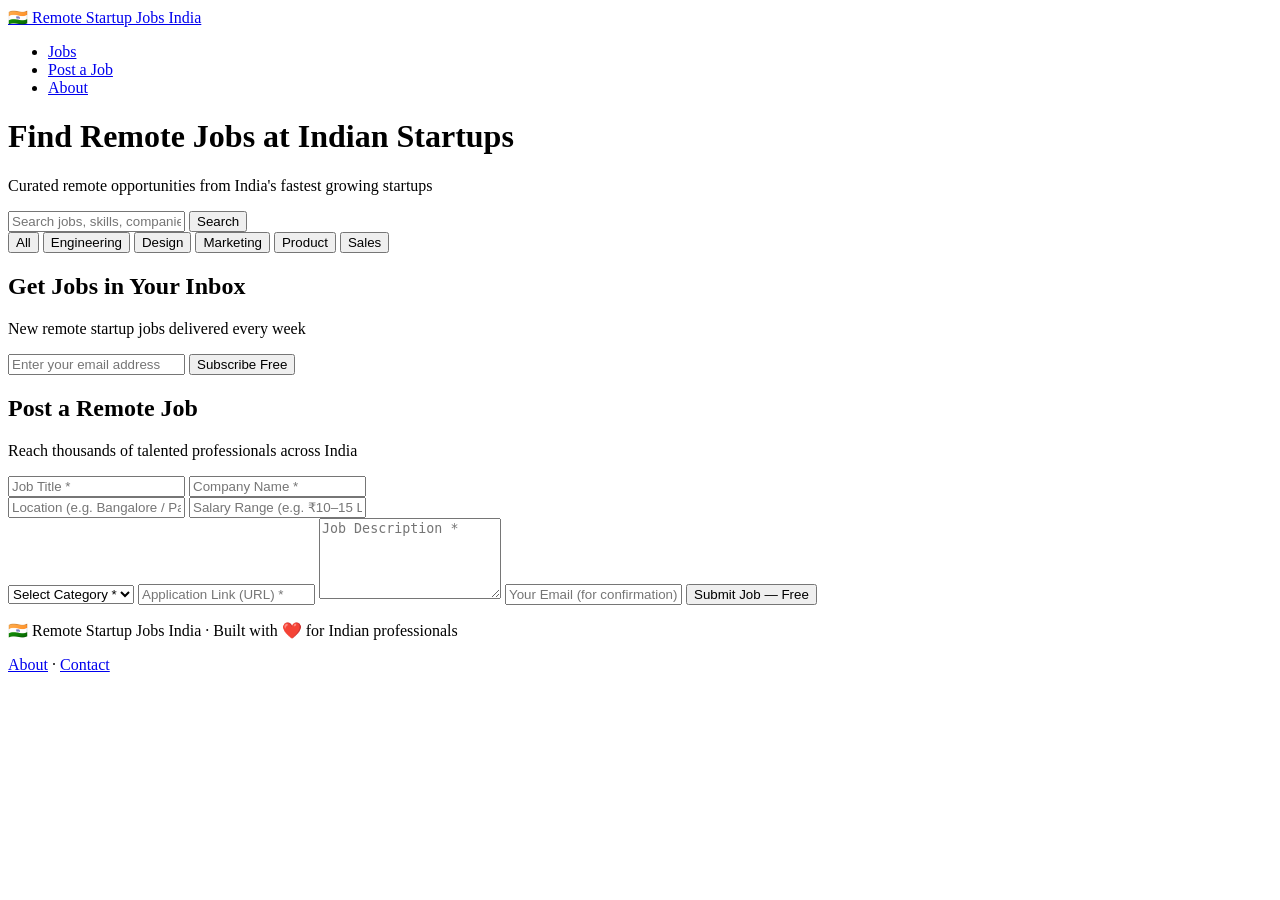
==== index.html @ fcd74e11 "Add files via upload" ====
<!DOCTYPE html>
<html lang="en">
<head>
  <meta charset="UTF-8" />
  <meta name="viewport" content="width=device-width, initial-scale=1.0"/>
  <title>Remote Startup Jobs India</title>
  <link rel="stylesheet" href="./css/style.css"/>
</head>
<body>

  <nav class="navbar">
    <div class="nav-container">
      <a href="index.html" class="logo">🇮🇳 Remote Startup Jobs India</a>
      <ul class="nav-links">
        <li><a href="index.html">Jobs</a></li>
        <li><a href="#post-job">Post a Job</a></li>
        <li><a href="about.html">About</a></li>
      </ul>
    </div>
  </nav>

  <header class="hero">
    <h1>Find Remote Jobs at Indian Startups</h1>
    <p>Curated remote opportunities from India's fastest growing startups</p>
    <div class="search-bar">
      <input type="text" id="searchInput" placeholder="Search jobs, skills, companies..." />
      <button onclick="filterJobs()">Search</button>
    </div>
  </header>

  <section class="filters">
    <div class="container">
      <button class="filter-btn active" onclick="filterByCategory('all')">All</button>
      <button class="filter-btn" onclick="filterByCategory('engineering')">Engineering</button>
      <button class="filter-btn" onclick="filterByCategory('design')">Design</button>
      <button class="filter-btn" onclick="filterByCategory('marketing')">Marketing</button>
      <button class="filter-btn" onclick="filterByCategory('product')">Product</button>
      <button class="filter-btn" onclick="filterByCategory('sales')">Sales</button>
    </div>
  </section>

  <main class="container">
    <div id="job-listings">
    </div>
  </main>

  <section class="newsletter" id="newsletter">
    <div class="container">
      <h2>Get Jobs in Your Inbox</h2>
      <p>New remote startup jobs delivered every week</p>
      <form class="newsletter-form" onsubmit="subscribeNewsletter(event)">
        <input type="email" id="emailInput" placeholder="Enter your email address" required />
        <button type="submit">Subscribe Free</button>
      </form>
      <p id="newsletter-msg" class="success-msg"></p>
    </div>
  </section>

  <section class="post-job" id="post-job">
    <div class="container">
      <h2>Post a Remote Job</h2>
      <p>Reach thousands of talented professionals across India</p>
      <form class="job-form" onsubmit="submitJob(event)">
        <div class="form-row">
          <input type="text" placeholder="Job Title *" required />
          <input type="text" placeholder="Company Name *" required />
        </div>
        <div class="form-row">
          <input type="text" placeholder="Location (e.g. Bangalore / Pan India)" />
          <input type="text" placeholder="Salary Range (e.g. ₹10–15 LPA)" />
        </div>
        <select>
          <option value="">Select Category *</option>
          <option>Engineering</option>
          <option>Design</option>
          <option>Product</option>
          <option>Marketing</option>
          <option>Sales</option>
          <option>Operations</option>
          <option>Finance</option>
          <option>HR</option>
        </select>
        <input type="url" placeholder="Application Link (URL) *" required />
        <textarea rows="5" placeholder="Job Description *" required></textarea>
        <input type="email" placeholder="Your Email (for confirmation) *" required />
        <button type="submit" class="submit-btn">Submit Job — Free</button>
      </form>
      <p id="job-form-msg" class="success-msg"></p>
    </div>
  </section>

  <footer class="footer">
    <div class="container">
      <p>🇮🇳 Remote Startup Jobs India · Built with ❤️ for Indian professionals</p>
      <p><a href="about.html">About</a> · <a href="mailto:hello@remotestartupjobs.in">Contact</a></p>
    </div>
  </footer>

  <script src="js/main.js"></script>
</body>
</html>
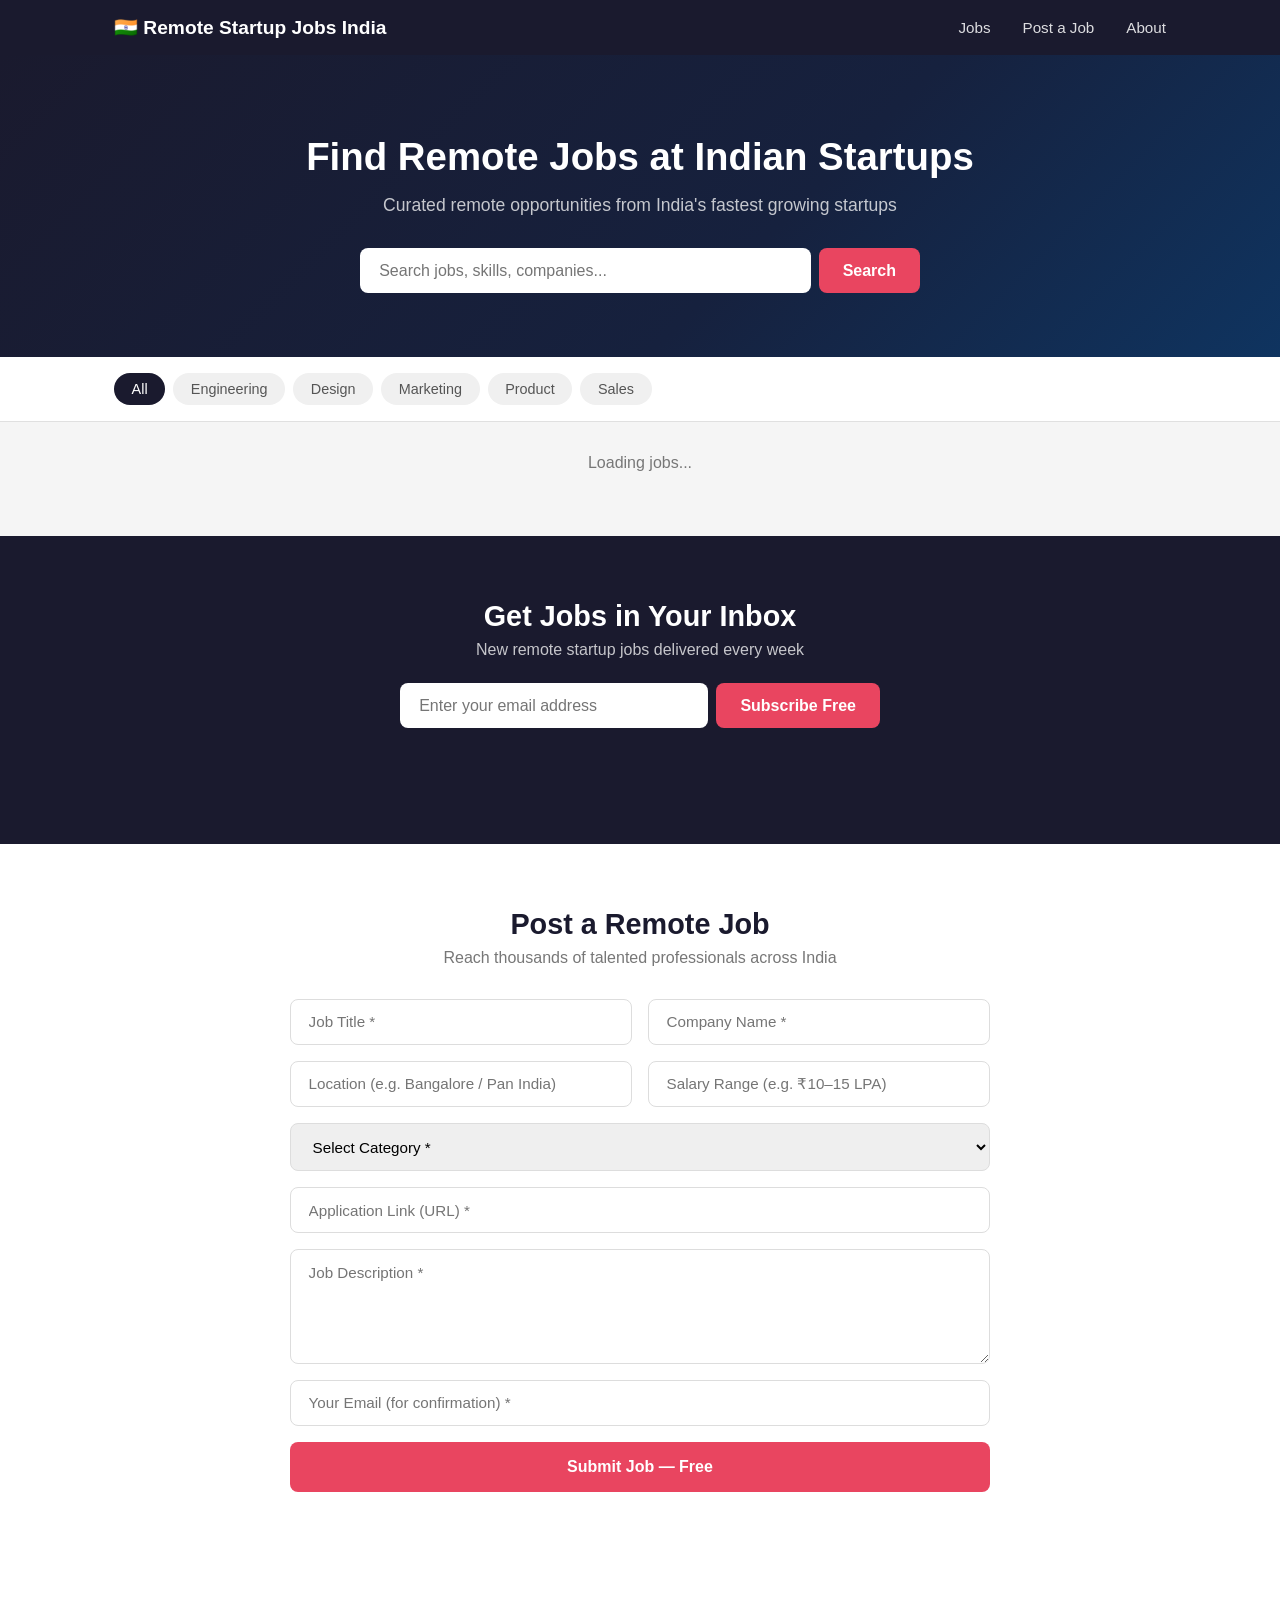
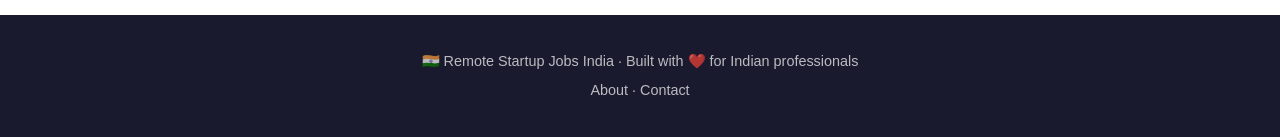
==== commit 4cc350cc: "Update index.html" ====
--- a/index.html
+++ b/index.html
@@ -4,7 +4,62 @@
   <meta charset="UTF-8" />
   <meta name="viewport" content="width=device-width, initial-scale=1.0"/>
   <title>Remote Startup Jobs India</title>
-  <link rel="stylesheet" href="./css/style.css"/>
+  <style>
+* { margin: 0; padding: 0; box-sizing: border-box; }
+body { font-family: 'Segoe UI', Tahoma, Geneva, Verdana, sans-serif; background: #f5f5f5; color: #333; }
+.navbar { background: #1a1a2e; padding: 1rem 0; position: sticky; top: 0; z-index: 100; }
+.nav-container { max-width: 1100px; margin: 0 auto; padding: 0 1.5rem; display: flex; justify-content: space-between; align-items: center; }
+.logo { color: white; text-decoration: none; font-size: 1.2rem; font-weight: 700; }
+.nav-links { list-style: none; display: flex; gap: 2rem; }
+.nav-links a { color: rgba(255,255,255,0.85); text-decoration: none; font-size: 0.95rem; }
+.nav-links a:hover { color: #e94560; }
+.hero { background: linear-gradient(135deg, #1a1a2e 0%, #16213e 60%, #0f3460 100%); color: white; text-align: center; padding: 5rem 1.5rem 4rem; }
+.hero h1 { font-size: 2.4rem; font-weight: 700; margin-bottom: 1rem; }
+.hero p { font-size: 1.1rem; opacity: 0.75; margin-bottom: 2rem; }
+.search-bar { display: flex; max-width: 560px; margin: 0 auto; gap: 0.5rem; }
+.search-bar input { flex: 1; padding: 0.85rem 1.2rem; border: none; border-radius: 8px; font-size: 1rem; outline: none; }
+.search-bar button { background: #e94560; color: white; border: none; padding: 0.85rem 1.5rem; border-radius: 8px; font-size: 1rem; cursor: pointer; font-weight: 600; }
+.search-bar button:hover { background: #c73652; }
+.container { max-width: 1100px; margin: 0 auto; padding: 0 1.5rem; }
+.filters { background: white; padding: 1rem 0; border-bottom: 1px solid #e0e0e0; position: sticky; top: 60px; z-index: 99; }
+.filters .container { display: flex; gap: 0.5rem; flex-wrap: wrap; }
+.filter-btn { background: #f0f0f0; border: none; padding: 0.5rem 1.1rem; border-radius: 20px; cursor: pointer; font-size: 0.9rem; color: #555; }
+.filter-btn:hover, .filter-btn.active { background: #1a1a2e; color: white; }
+main { padding: 2rem 0; }
+#job-listings { display: flex; flex-direction: column; gap: 1rem; }
+.job-card { background: white; border-radius: 12px; padding: 1.5rem; display: flex; justify-content: space-between; align-items: flex-start; border: 1px solid #e8e8e8; transition: box-shadow 0.2s; }
+.job-card:hover { box-shadow: 0 4px 20px rgba(0,0,0,0.08); transform: translateY(-2px); }
+.job-info h2 { font-size: 1.1rem; font-weight: 600; color: #1a1a2e; margin-bottom: 0.3rem; }
+.company { font-size: 0.9rem; color: #777; margin-bottom: 0.7rem; }
+.tags { display: flex; gap: 0.4rem; flex-wrap: wrap; }
+.tag { background: #f0f0f0; color: #555; font-size: 0.78rem; padding: 3px 10px; border-radius: 20px; }
+.tag.green { background: #e6f9f0; color: #1a7a4a; }
+.job-meta { text-align: right; display: flex; flex-direction: column; align-items: flex-end; gap: 0.4rem; min-width: 130px; }
+.salary { font-weight: 700; color: #1a7a4a; font-size: 1rem; }
+.date { font-size: 0.8rem; color: #aaa; }
+.apply-btn { background: #e94560; color: white; padding: 0.5rem 1.2rem; border-radius: 8px; text-decoration: none; font-size: 0.88rem; font-weight: 600; }
+.apply-btn:hover { background: #c73652; }
+.newsletter { background: #1a1a2e; color: white; text-align: center; padding: 4rem 1.5rem; margin-top: 2rem; }
+.newsletter h2 { font-size: 1.8rem; margin-bottom: 0.5rem; }
+.newsletter p { opacity: 0.75; margin-bottom: 1.5rem; }
+.newsletter-form { display: flex; max-width: 480px; margin: 0 auto; gap: 0.5rem; }
+.newsletter-form input { flex: 1; padding: 0.85rem 1.2rem; border: none; border-radius: 8px; font-size: 1rem; }
+.newsletter-form button { background: #e94560; color: white; border: none; padding: 0.85rem 1.5rem; border-radius: 8px; font-size: 1rem; cursor: pointer; font-weight: 600; }
+.post-job { background: white; padding: 4rem 1.5rem; }
+.post-job h2 { font-size: 1.8rem; text-align: center; margin-bottom: 0.5rem; color: #1a1a2e; }
+.post-job > .container > p { text-align: center; color: #777; margin-bottom: 2rem; }
+.job-form { max-width: 700px; margin: 0 auto; display: flex; flex-direction: column; gap: 1rem; }
+.form-row { display: grid; grid-template-columns: 1fr 1fr; gap: 1rem; }
+.job-form input, .job-form select, .job-form textarea { width: 100%; padding: 0.85rem 1.1rem; border: 1px solid #ddd; border-radius: 8px; font-size: 0.95rem; font-family: inherit; outline: none; }
+.job-form input:focus, .job-form select:focus, .job-form textarea:focus { border-color: #e94560; }
+.submit-btn { background: #e94560; color: white; border: none; padding: 1rem; border-radius: 8px; font-size: 1rem; font-weight: 700; cursor: pointer; }
+.submit-btn:hover { background: #c73652; }
+.success-msg { color: #1a7a4a; text-align: center; font-weight: 600; margin-top: 0.5rem; min-height: 1.2rem; }
+.footer { background: #1a1a2e; color: rgba(255,255,255,0.7); text-align: center; padding: 2rem 1.5rem; font-size: 0.9rem; line-height: 2; }
+.footer a { color: rgba(255,255,255,0.7); text-decoration: none; }
+.footer a:hover { color: #e94560; }
+@media (max-width: 700px) { .hero h1 { font-size: 1.6rem; } .job-card { flex-direction: column; gap: 1rem; } .job-meta { text-align: left; align-items: flex-start; } .form-row { grid-template-columns: 1fr; } .nav-links { gap: 1rem; } .search-bar { flex-direction: column; } .newsletter-form { flex-direction: column; } }
+  </style>
 </head>
 <body>
 
@@ -41,6 +96,7 @@
 
   <main class="container">
     <div id="job-listings">
+      <p style="text-align:center;color:#777;padding:2rem;">Loading jobs...</p>
     </div>
   </main>
 
@@ -96,6 +152,6 @@
     </div>
   </footer>
 
-  <script src="js/main.js"></script>
+  <script src="main.js"></script>
 </body>
-</html>+</html>
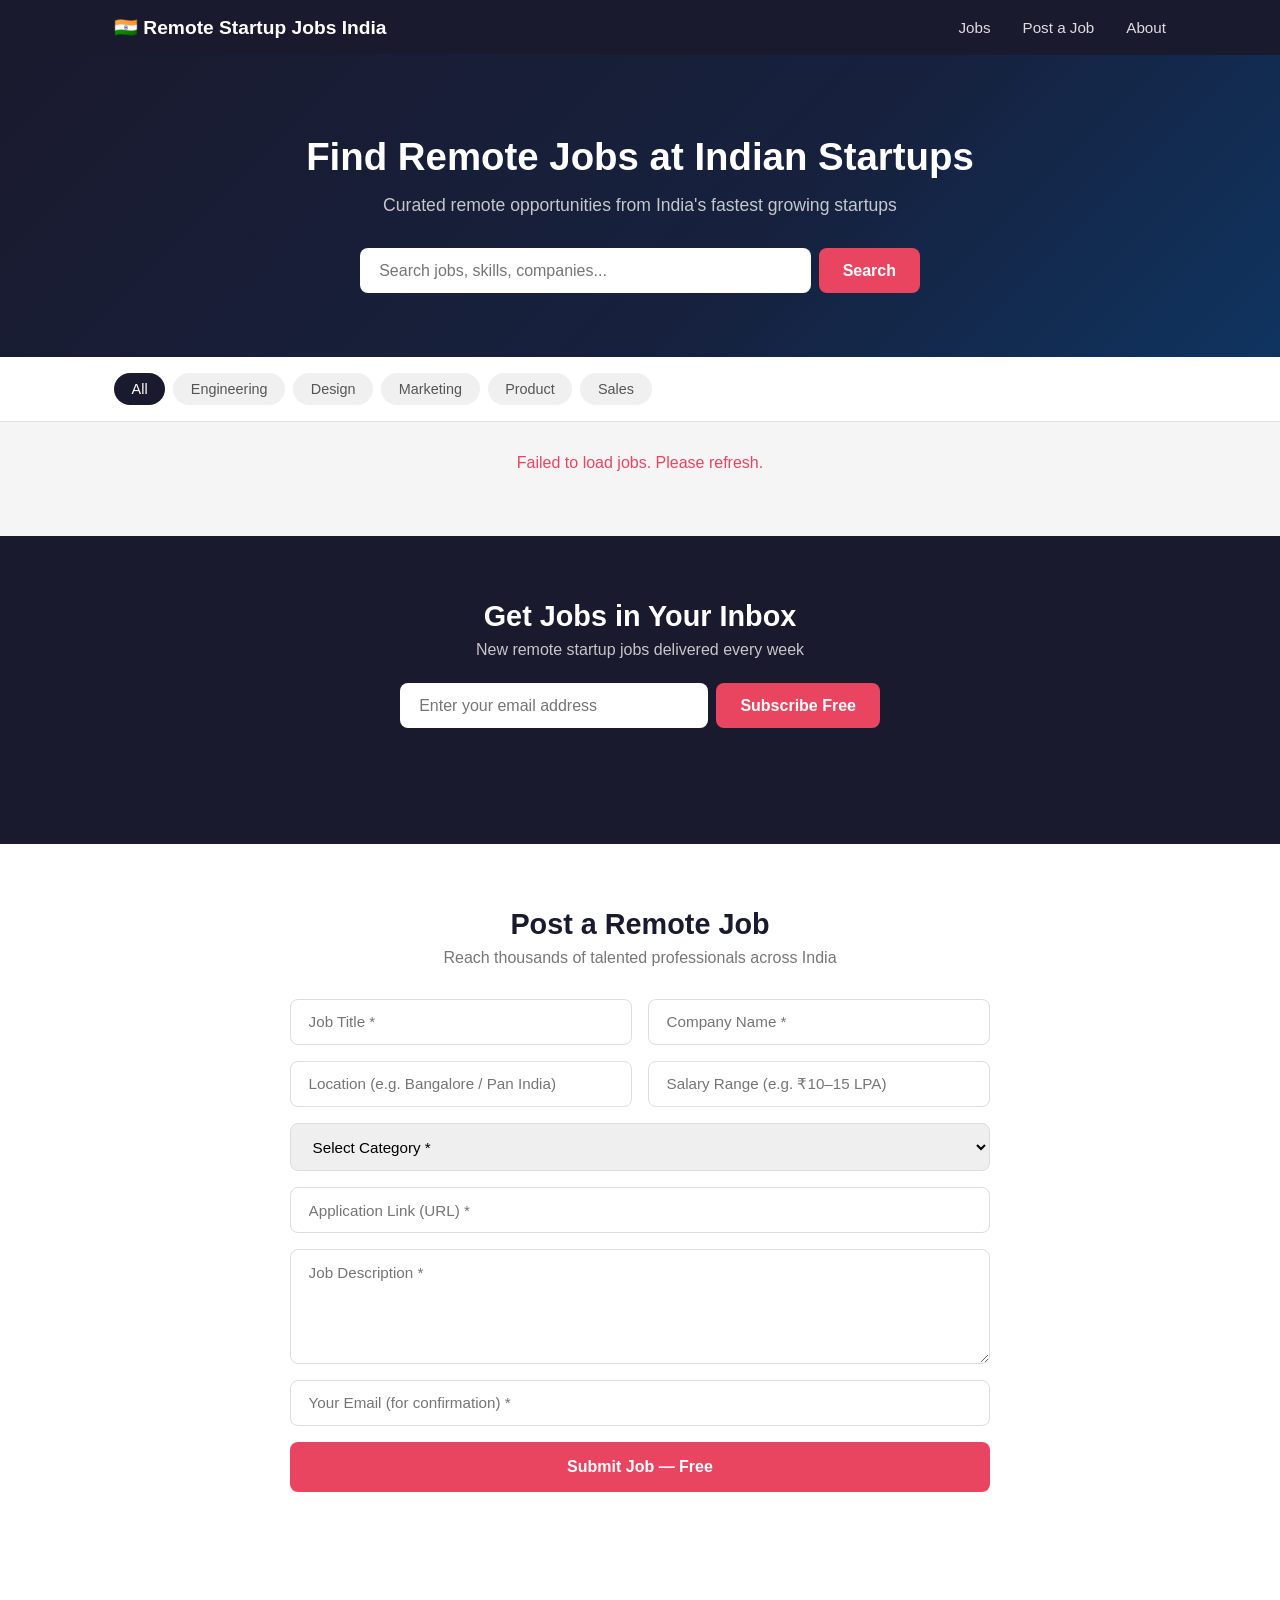
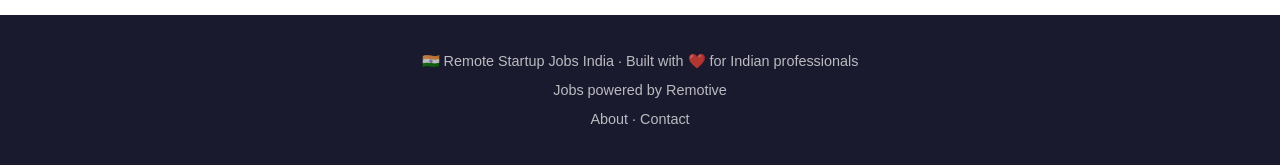
==== commit cb87e3f5: "Update index.html" ====
--- a/index.html
+++ b/index.html
@@ -148,6 +148,7 @@
   <footer class="footer">
     <div class="container">
       <p>🇮🇳 Remote Startup Jobs India · Built with ❤️ for Indian professionals</p>
+      <p>Jobs powered by <a href="https://remotive.com" target="_blank">Remotive</a></p>
       <p><a href="about.html">About</a> · <a href="mailto:hello@remotestartupjobs.in">Contact</a></p>
     </div>
   </footer>
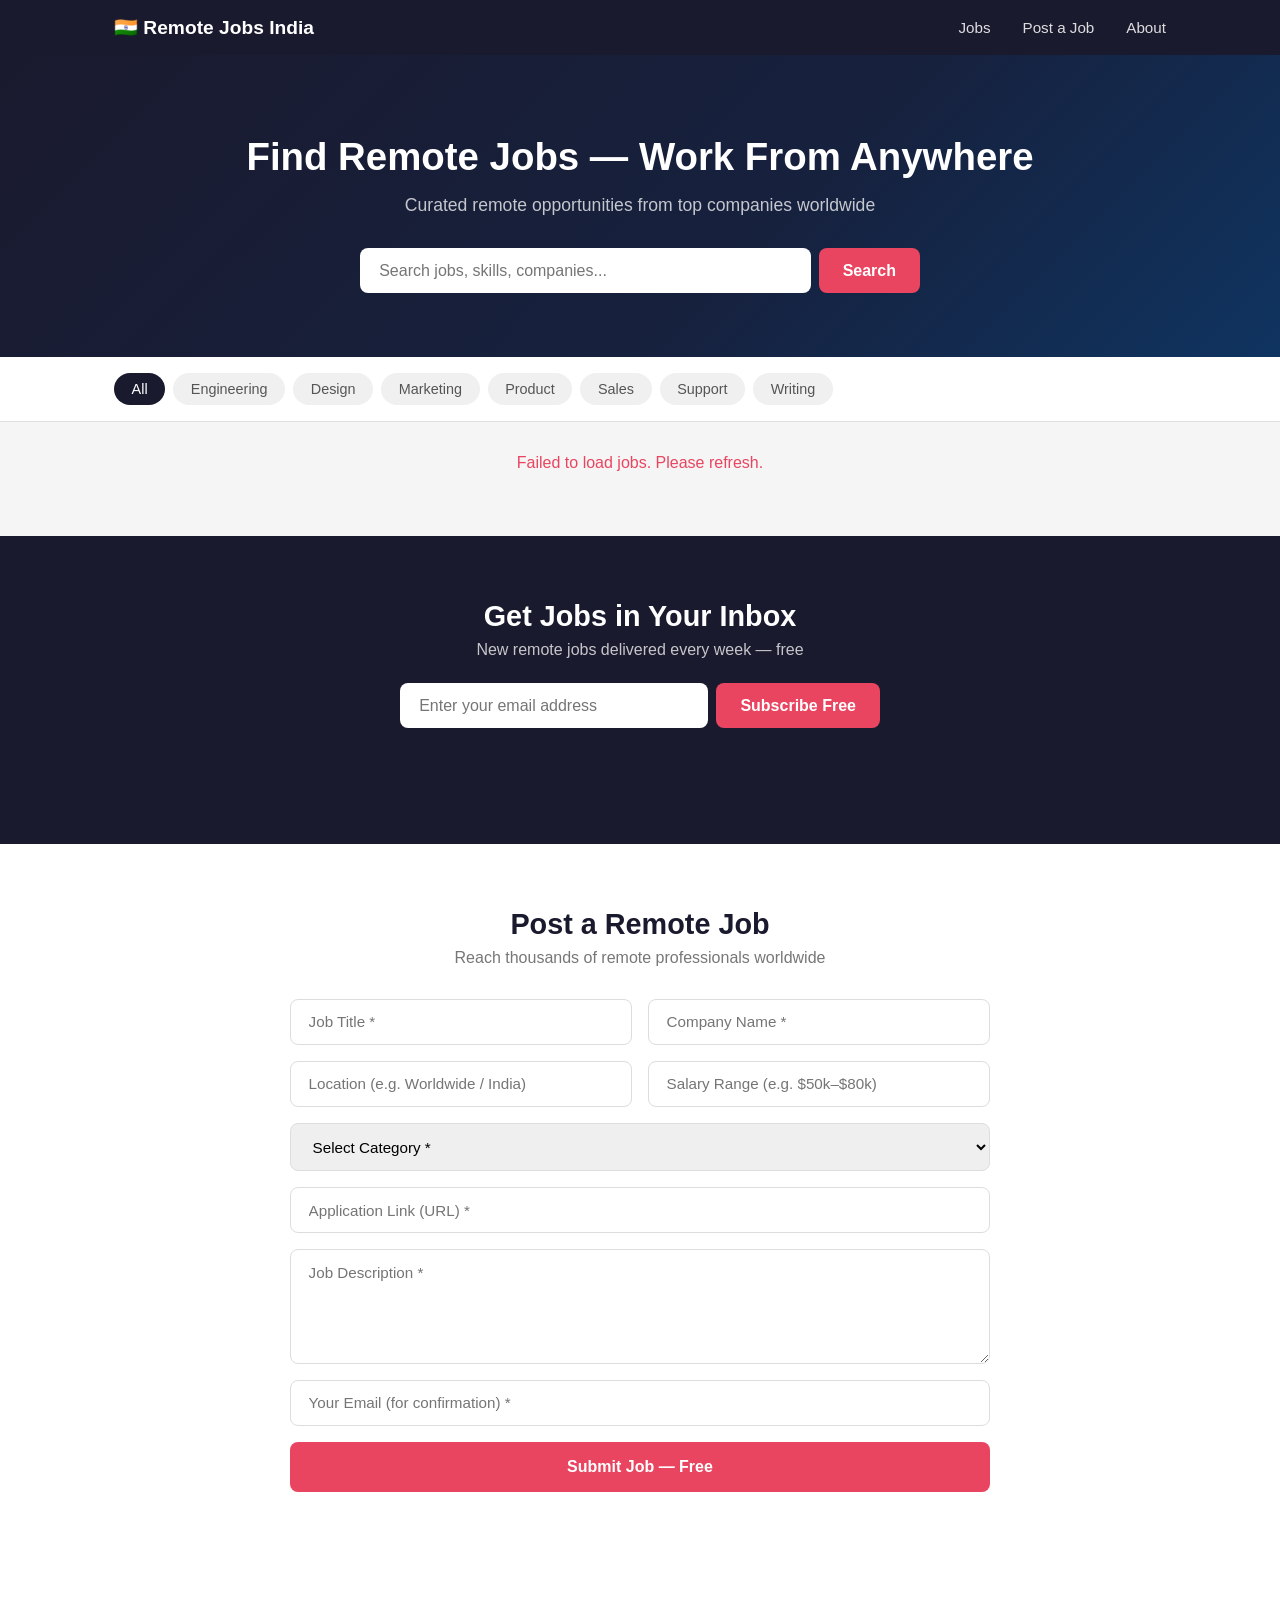
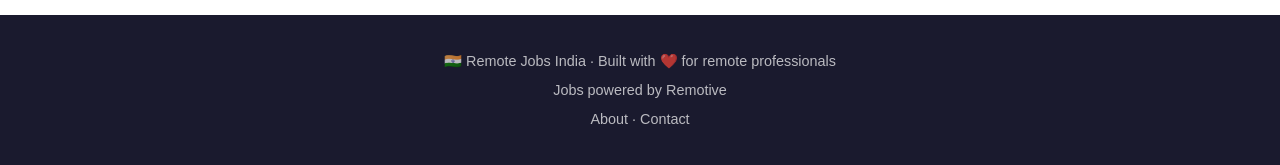
==== commit 995cd037: "Update index.html" ====
--- a/index.html
+++ b/index.html
@@ -3,7 +3,7 @@
 <head>
   <meta charset="UTF-8" />
   <meta name="viewport" content="width=device-width, initial-scale=1.0"/>
-  <title>Remote Startup Jobs India</title>
+  <title>Remote Jobs India</title>
   <style>
 * { margin: 0; padding: 0; box-sizing: border-box; }
 body { font-family: 'Segoe UI', Tahoma, Geneva, Verdana, sans-serif; background: #f5f5f5; color: #333; }
@@ -65,7 +65,7 @@
 
   <nav class="navbar">
     <div class="nav-container">
-      <a href="index.html" class="logo">🇮🇳 Remote Startup Jobs India</a>
+      <a href="index.html" class="logo">🇮🇳 Remote Jobs India</a>
       <ul class="nav-links">
         <li><a href="index.html">Jobs</a></li>
         <li><a href="#post-job">Post a Job</a></li>
@@ -75,8 +75,8 @@
   </nav>
 
   <header class="hero">
-    <h1>Find Remote Jobs at Indian Startups</h1>
-    <p>Curated remote opportunities from India's fastest growing startups</p>
+    <h1>Find Remote Jobs — Work From Anywhere</h1>
+    <p>Curated remote opportunities from top companies worldwide</p>
     <div class="search-bar">
       <input type="text" id="searchInput" placeholder="Search jobs, skills, companies..." />
       <button onclick="filterJobs()">Search</button>
@@ -86,11 +86,13 @@
   <section class="filters">
     <div class="container">
       <button class="filter-btn active" onclick="filterByCategory('all')">All</button>
-      <button class="filter-btn" onclick="filterByCategory('engineering')">Engineering</button>
+      <button class="filter-btn" onclick="filterByCategory('software-dev')">Engineering</button>
       <button class="filter-btn" onclick="filterByCategory('design')">Design</button>
       <button class="filter-btn" onclick="filterByCategory('marketing')">Marketing</button>
       <button class="filter-btn" onclick="filterByCategory('product')">Product</button>
       <button class="filter-btn" onclick="filterByCategory('sales')">Sales</button>
+      <button class="filter-btn" onclick="filterByCategory('customer-support')">Support</button>
+      <button class="filter-btn" onclick="filterByCategory('writing')">Writing</button>
     </div>
   </section>
 
@@ -103,7 +105,7 @@
   <section class="newsletter" id="newsletter">
     <div class="container">
       <h2>Get Jobs in Your Inbox</h2>
-      <p>New remote startup jobs delivered every week</p>
+      <p>New remote jobs delivered every week — free</p>
       <form class="newsletter-form" onsubmit="subscribeNewsletter(event)">
         <input type="email" id="emailInput" placeholder="Enter your email address" required />
         <button type="submit">Subscribe Free</button>
@@ -115,15 +117,15 @@
   <section class="post-job" id="post-job">
     <div class="container">
       <h2>Post a Remote Job</h2>
-      <p>Reach thousands of talented professionals across India</p>
+      <p>Reach thousands of remote professionals worldwide</p>
       <form class="job-form" onsubmit="submitJob(event)">
         <div class="form-row">
           <input type="text" placeholder="Job Title *" required />
           <input type="text" placeholder="Company Name *" required />
         </div>
         <div class="form-row">
-          <input type="text" placeholder="Location (e.g. Bangalore / Pan India)" />
-          <input type="text" placeholder="Salary Range (e.g. ₹10–15 LPA)" />
+          <input type="text" placeholder="Location (e.g. Worldwide / India)" />
+          <input type="text" placeholder="Salary Range (e.g. $50k–$80k)" />
         </div>
         <select>
           <option value="">Select Category *</option>
@@ -132,6 +134,8 @@
           <option>Product</option>
           <option>Marketing</option>
           <option>Sales</option>
+          <option>Writing</option>
+          <option>Customer Support</option>
           <option>Operations</option>
           <option>Finance</option>
           <option>HR</option>
@@ -147,9 +151,9 @@
 
   <footer class="footer">
     <div class="container">
-      <p>🇮🇳 Remote Startup Jobs India · Built with ❤️ for Indian professionals</p>
+      <p>🇮🇳 Remote Jobs India · Built with ❤️ for remote professionals</p>
       <p>Jobs powered by <a href="https://remotive.com" target="_blank">Remotive</a></p>
-      <p><a href="about.html">About</a> · <a href="mailto:hello@remotestartupjobs.in">Contact</a></p>
+      <p><a href="about.html">About</a> · <a href="mailto:hello@remotejobsindia.in">Contact</a></p>
     </div>
   </footer>
 
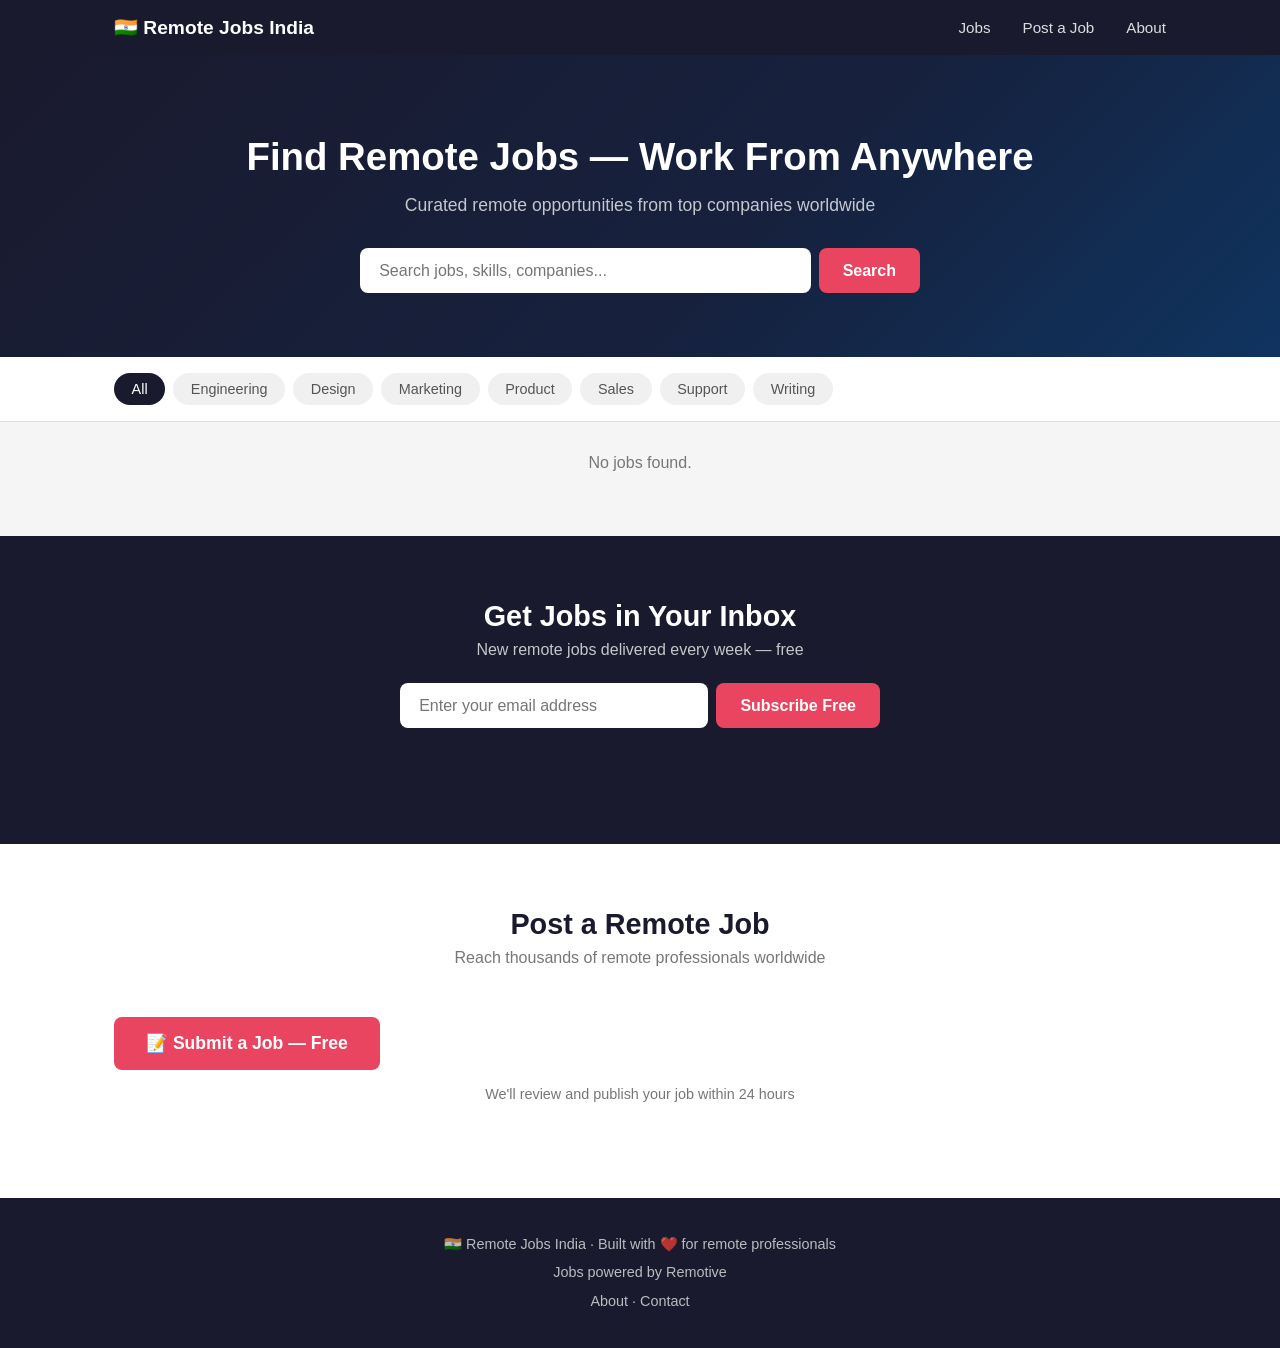
==== commit 4f4e291f: "Update index.html" ====
--- a/index.html
+++ b/index.html
@@ -113,41 +113,22 @@
       <p id="newsletter-msg" class="success-msg"></p>
     </div>
   </section>
-
   <section class="post-job" id="post-job">
-    <div class="container">
-      <h2>Post a Remote Job</h2>
-      <p>Reach thousands of remote professionals worldwide</p>
-      <form class="job-form" onsubmit="submitJob(event)">
-        <div class="form-row">
-          <input type="text" placeholder="Job Title *" required />
-          <input type="text" placeholder="Company Name *" required />
-        </div>
-        <div class="form-row">
-          <input type="text" placeholder="Location (e.g. Worldwide / India)" />
-          <input type="text" placeholder="Salary Range (e.g. $50k–$80k)" />
-        </div>
-        <select>
-          <option value="">Select Category *</option>
-          <option>Engineering</option>
-          <option>Design</option>
-          <option>Product</option>
-          <option>Marketing</option>
-          <option>Sales</option>
-          <option>Writing</option>
-          <option>Customer Support</option>
-          <option>Operations</option>
-          <option>Finance</option>
-          <option>HR</option>
-        </select>
-        <input type="url" placeholder="Application Link (URL) *" required />
-        <textarea rows="5" placeholder="Job Description *" required></textarea>
-        <input type="email" placeholder="Your Email (for confirmation) *" required />
-        <button type="submit" class="submit-btn">Submit Job — Free</button>
-      </form>
-      <p id="job-form-msg" class="success-msg"></p>
-    </div>
-  </section>
+  <div class="container">
+    <h2>Post a Remote Job</h2>
+    <p>Reach thousands of remote professionals worldwide</p>
+    <br>
+    <a href="https://forms.gle/8xXrdmwNcbUqDsQQ9" 
+       target="_blank" 
+       class="submit-btn" 
+       style="display:inline-block;text-decoration:none;padding:1rem 2rem;font-size:1.1rem;">
+      📝 Submit a Job — Free
+    </a>
+    <p style="color:#777;margin-top:1rem;font-size:0.9rem;">
+      We'll review and publish your job within 24 hours
+    </p>
+  </div>
+</section>
 
   <footer class="footer">
     <div class="container">
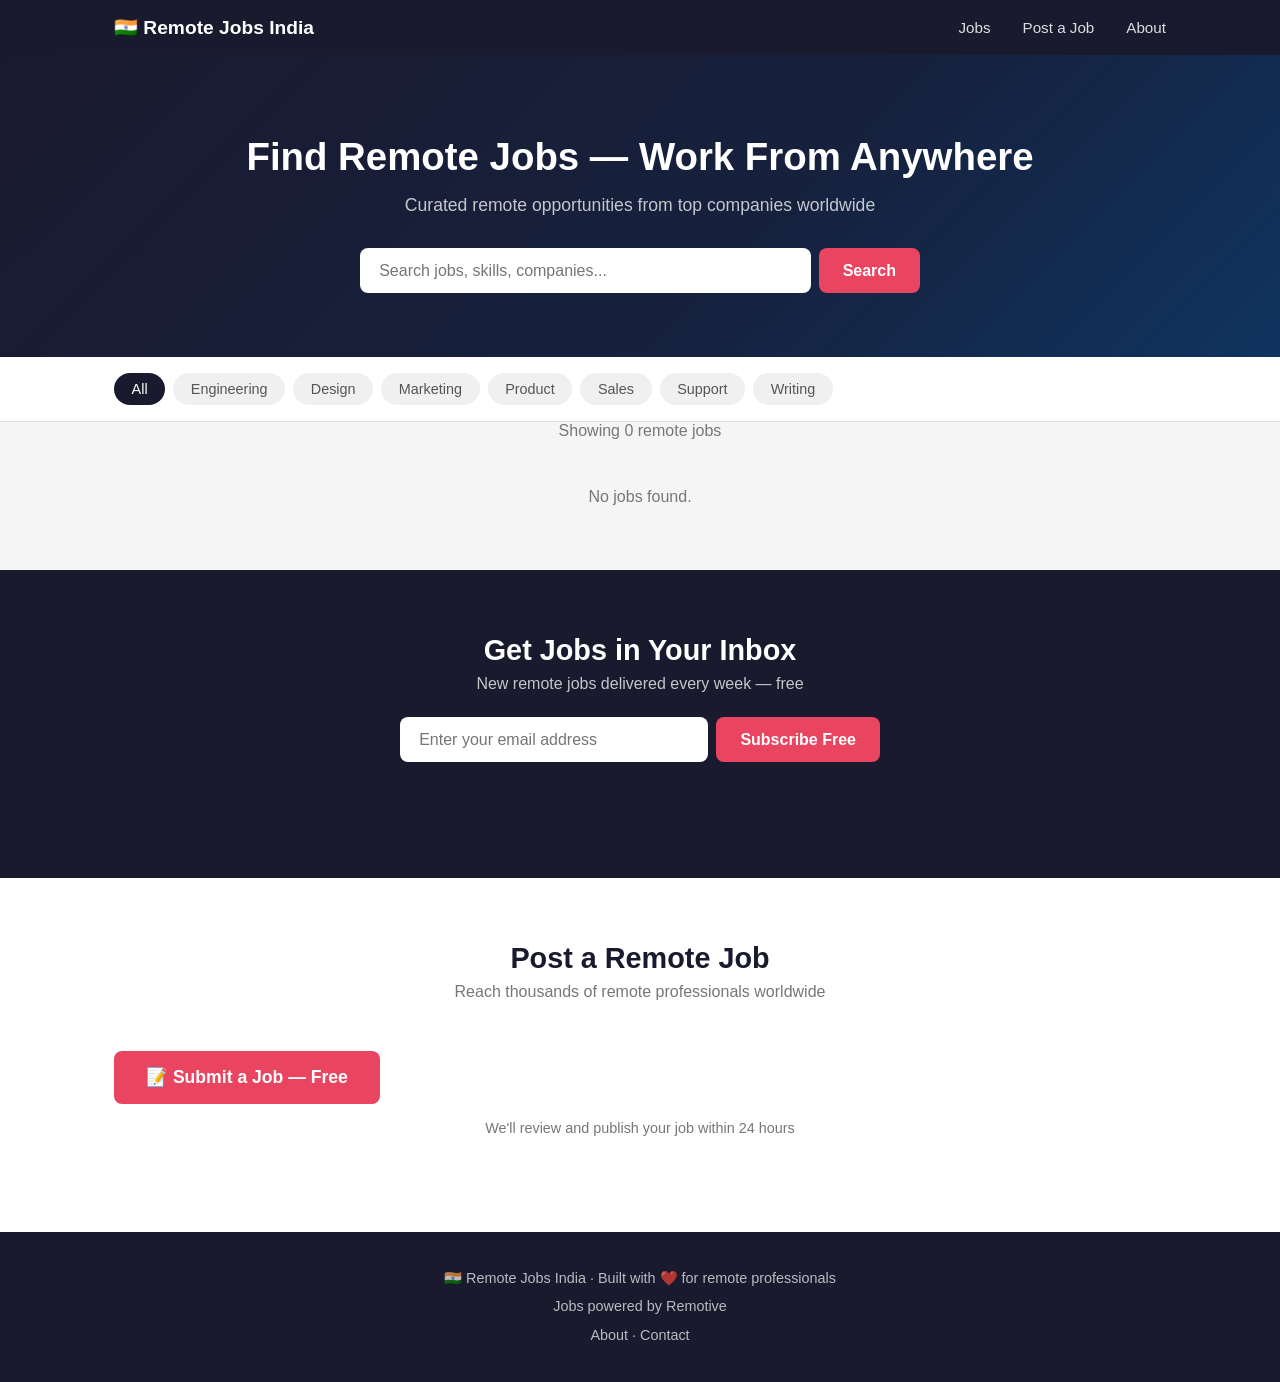
==== commit 65596cf8: "Update index.html" ====
--- a/index.html
+++ b/index.html
@@ -97,6 +97,7 @@
   </section>
 
   <main class="container">
+    <p id="job-count" style="text-align:center;color:#777;margin-bottom:1rem;font-weight:500;font-size:1rem;"></p>
     <div id="job-listings">
       <p style="text-align:center;color:#777;padding:2rem;">Loading jobs...</p>
     </div>
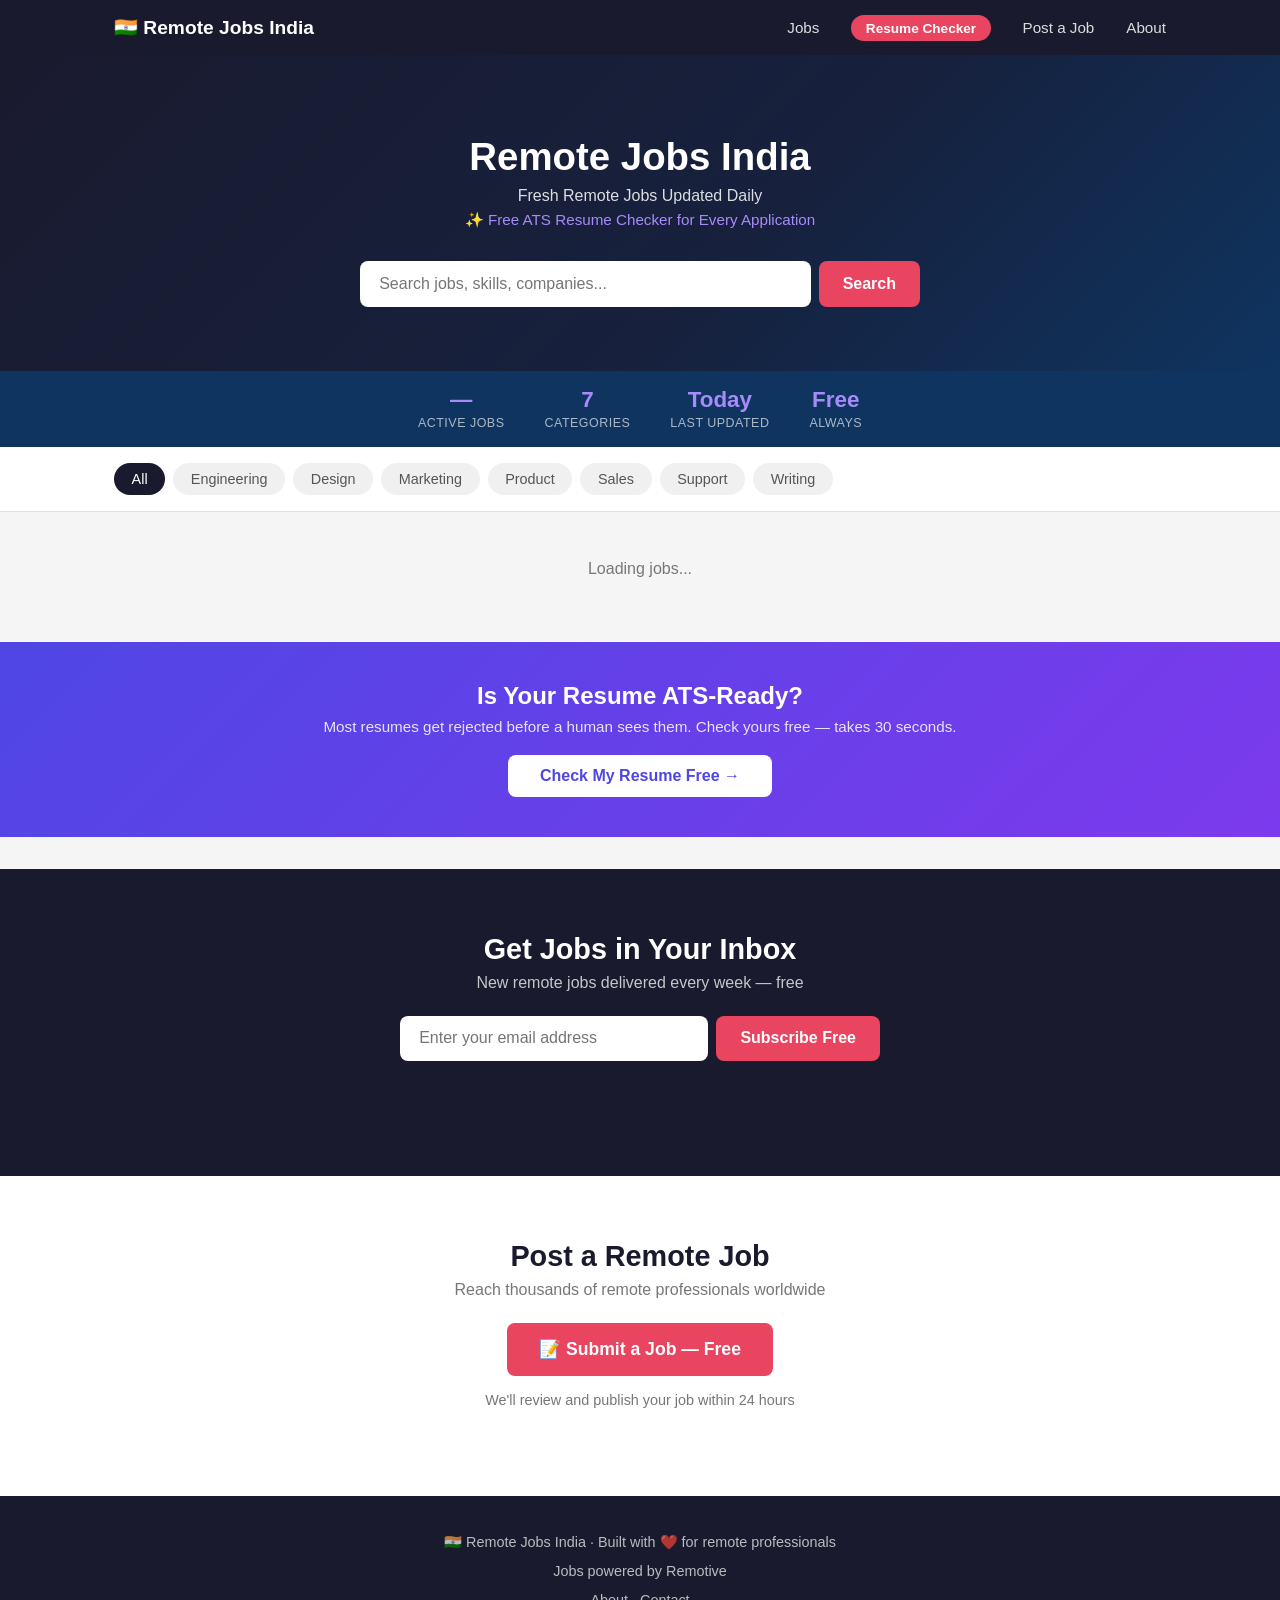
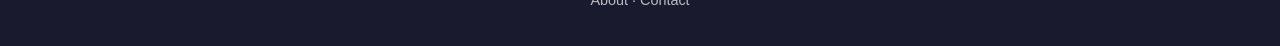
==== commit c617538d: "Add files via upload" ====
--- a/index.html
+++ b/index.html
@@ -1,144 +1,193 @@
-<!DOCTYPE html>
-<html lang="en">
-<head>
-  <meta charset="UTF-8" />
-  <meta name="viewport" content="width=device-width, initial-scale=1.0"/>
-  <title>Remote Jobs India</title>
-  <style>
-* { margin: 0; padding: 0; box-sizing: border-box; }
-body { font-family: 'Segoe UI', Tahoma, Geneva, Verdana, sans-serif; background: #f5f5f5; color: #333; }
-.navbar { background: #1a1a2e; padding: 1rem 0; position: sticky; top: 0; z-index: 100; }
-.nav-container { max-width: 1100px; margin: 0 auto; padding: 0 1.5rem; display: flex; justify-content: space-between; align-items: center; }
-.logo { color: white; text-decoration: none; font-size: 1.2rem; font-weight: 700; }
-.nav-links { list-style: none; display: flex; gap: 2rem; }
-.nav-links a { color: rgba(255,255,255,0.85); text-decoration: none; font-size: 0.95rem; }
-.nav-links a:hover { color: #e94560; }
-.hero { background: linear-gradient(135deg, #1a1a2e 0%, #16213e 60%, #0f3460 100%); color: white; text-align: center; padding: 5rem 1.5rem 4rem; }
-.hero h1 { font-size: 2.4rem; font-weight: 700; margin-bottom: 1rem; }
-.hero p { font-size: 1.1rem; opacity: 0.75; margin-bottom: 2rem; }
-.search-bar { display: flex; max-width: 560px; margin: 0 auto; gap: 0.5rem; }
-.search-bar input { flex: 1; padding: 0.85rem 1.2rem; border: none; border-radius: 8px; font-size: 1rem; outline: none; }
-.search-bar button { background: #e94560; color: white; border: none; padding: 0.85rem 1.5rem; border-radius: 8px; font-size: 1rem; cursor: pointer; font-weight: 600; }
-.search-bar button:hover { background: #c73652; }
-.container { max-width: 1100px; margin: 0 auto; padding: 0 1.5rem; }
-.filters { background: white; padding: 1rem 0; border-bottom: 1px solid #e0e0e0; position: sticky; top: 60px; z-index: 99; }
-.filters .container { display: flex; gap: 0.5rem; flex-wrap: wrap; }
-.filter-btn { background: #f0f0f0; border: none; padding: 0.5rem 1.1rem; border-radius: 20px; cursor: pointer; font-size: 0.9rem; color: #555; }
-.filter-btn:hover, .filter-btn.active { background: #1a1a2e; color: white; }
-main { padding: 2rem 0; }
-#job-listings { display: flex; flex-direction: column; gap: 1rem; }
-.job-card { background: white; border-radius: 12px; padding: 1.5rem; display: flex; justify-content: space-between; align-items: flex-start; border: 1px solid #e8e8e8; transition: box-shadow 0.2s; }
-.job-card:hover { box-shadow: 0 4px 20px rgba(0,0,0,0.08); transform: translateY(-2px); }
-.job-info h2 { font-size: 1.1rem; font-weight: 600; color: #1a1a2e; margin-bottom: 0.3rem; }
-.company { font-size: 0.9rem; color: #777; margin-bottom: 0.7rem; }
-.tags { display: flex; gap: 0.4rem; flex-wrap: wrap; }
-.tag { background: #f0f0f0; color: #555; font-size: 0.78rem; padding: 3px 10px; border-radius: 20px; }
-.tag.green { background: #e6f9f0; color: #1a7a4a; }
-.job-meta { text-align: right; display: flex; flex-direction: column; align-items: flex-end; gap: 0.4rem; min-width: 130px; }
-.salary { font-weight: 700; color: #1a7a4a; font-size: 1rem; }
-.date { font-size: 0.8rem; color: #aaa; }
-.apply-btn { background: #e94560; color: white; padding: 0.5rem 1.2rem; border-radius: 8px; text-decoration: none; font-size: 0.88rem; font-weight: 600; }
-.apply-btn:hover { background: #c73652; }
-.newsletter { background: #1a1a2e; color: white; text-align: center; padding: 4rem 1.5rem; margin-top: 2rem; }
-.newsletter h2 { font-size: 1.8rem; margin-bottom: 0.5rem; }
-.newsletter p { opacity: 0.75; margin-bottom: 1.5rem; }
-.newsletter-form { display: flex; max-width: 480px; margin: 0 auto; gap: 0.5rem; }
-.newsletter-form input { flex: 1; padding: 0.85rem 1.2rem; border: none; border-radius: 8px; font-size: 1rem; }
-.newsletter-form button { background: #e94560; color: white; border: none; padding: 0.85rem 1.5rem; border-radius: 8px; font-size: 1rem; cursor: pointer; font-weight: 600; }
-.post-job { background: white; padding: 4rem 1.5rem; }
-.post-job h2 { font-size: 1.8rem; text-align: center; margin-bottom: 0.5rem; color: #1a1a2e; }
-.post-job > .container > p { text-align: center; color: #777; margin-bottom: 2rem; }
-.job-form { max-width: 700px; margin: 0 auto; display: flex; flex-direction: column; gap: 1rem; }
-.form-row { display: grid; grid-template-columns: 1fr 1fr; gap: 1rem; }
-.job-form input, .job-form select, .job-form textarea { width: 100%; padding: 0.85rem 1.1rem; border: 1px solid #ddd; border-radius: 8px; font-size: 0.95rem; font-family: inherit; outline: none; }
-.job-form input:focus, .job-form select:focus, .job-form textarea:focus { border-color: #e94560; }
-.submit-btn { background: #e94560; color: white; border: none; padding: 1rem; border-radius: 8px; font-size: 1rem; font-weight: 700; cursor: pointer; }
-.submit-btn:hover { background: #c73652; }
-.success-msg { color: #1a7a4a; text-align: center; font-weight: 600; margin-top: 0.5rem; min-height: 1.2rem; }
-.footer { background: #1a1a2e; color: rgba(255,255,255,0.7); text-align: center; padding: 2rem 1.5rem; font-size: 0.9rem; line-height: 2; }
-.footer a { color: rgba(255,255,255,0.7); text-decoration: none; }
-.footer a:hover { color: #e94560; }
-@media (max-width: 700px) { .hero h1 { font-size: 1.6rem; } .job-card { flex-direction: column; gap: 1rem; } .job-meta { text-align: left; align-items: flex-start; } .form-row { grid-template-columns: 1fr; } .nav-links { gap: 1rem; } .search-bar { flex-direction: column; } .newsletter-form { flex-direction: column; } }
-  </style>
-</head>
-<body>
-
-  <nav class="navbar">
-    <div class="nav-container">
-      <a href="index.html" class="logo">🇮🇳 Remote Jobs India</a>
-      <ul class="nav-links">
-        <li><a href="index.html">Jobs</a></li>
-        <li><a href="#post-job">Post a Job</a></li>
-        <li><a href="about.html">About</a></li>
-      </ul>
-    </div>
-  </nav>
-
-  <header class="hero">
-    <h1>Find Remote Jobs — Work From Anywhere</h1>
-    <p>Curated remote opportunities from top companies worldwide</p>
-    <div class="search-bar">
-      <input type="text" id="searchInput" placeholder="Search jobs, skills, companies..." />
-      <button onclick="filterJobs()">Search</button>
-    </div>
-  </header>
-
-  <section class="filters">
-    <div class="container">
-      <button class="filter-btn active" onclick="filterByCategory('all')">All</button>
-      <button class="filter-btn" onclick="filterByCategory('software-dev')">Engineering</button>
-      <button class="filter-btn" onclick="filterByCategory('design')">Design</button>
-      <button class="filter-btn" onclick="filterByCategory('marketing')">Marketing</button>
-      <button class="filter-btn" onclick="filterByCategory('product')">Product</button>
-      <button class="filter-btn" onclick="filterByCategory('sales')">Sales</button>
-      <button class="filter-btn" onclick="filterByCategory('customer-support')">Support</button>
-      <button class="filter-btn" onclick="filterByCategory('writing')">Writing</button>
-    </div>
-  </section>
-
-  <main class="container">
-    <p id="job-count" style="text-align:center;color:#777;margin-bottom:1rem;font-weight:500;font-size:1rem;"></p>
-    <div id="job-listings">
-      <p style="text-align:center;color:#777;padding:2rem;">Loading jobs...</p>
-    </div>
-  </main>
-
-  <section class="newsletter" id="newsletter">
-    <div class="container">
-      <h2>Get Jobs in Your Inbox</h2>
-      <p>New remote jobs delivered every week — free</p>
-      <form class="newsletter-form" onsubmit="subscribeNewsletter(event)">
-        <input type="email" id="emailInput" placeholder="Enter your email address" required />
-        <button type="submit">Subscribe Free</button>
-      </form>
-      <p id="newsletter-msg" class="success-msg"></p>
-    </div>
-  </section>
-  <section class="post-job" id="post-job">
-  <div class="container">
-    <h2>Post a Remote Job</h2>
-    <p>Reach thousands of remote professionals worldwide</p>
-    <br>
-    <a href="https://forms.gle/8xXrdmwNcbUqDsQQ9" 
-       target="_blank" 
-       class="submit-btn" 
-       style="display:inline-block;text-decoration:none;padding:1rem 2rem;font-size:1.1rem;">
-      📝 Submit a Job — Free
-    </a>
-    <p style="color:#777;margin-top:1rem;font-size:0.9rem;">
-      We'll review and publish your job within 24 hours
-    </p>
-  </div>
-</section>
-
-  <footer class="footer">
-    <div class="container">
-      <p>🇮🇳 Remote Jobs India · Built with ❤️ for remote professionals</p>
-      <p>Jobs powered by <a href="https://remotive.com" target="_blank">Remotive</a></p>
-      <p><a href="about.html">About</a> · <a href="mailto:hello@remotejobsindia.in">Contact</a></p>
-    </div>
-  </footer>
-
-  <script src="main.js"></script>
-</body>
-</html>
+<!DOCTYPE html>
+<html lang="en">
+<head>
+  <meta charset="UTF-8" />
+  <meta name="viewport" content="width=device-width, initial-scale=1.0"/>
+  <title>Remote Jobs India — Fresh Remote Jobs Updated Daily</title>
+  <style>
+* { margin: 0; padding: 0; box-sizing: border-box; }
+body { font-family: 'Segoe UI', Tahoma, Geneva, Verdana, sans-serif; background: #f5f5f5; color: #333; }
+.navbar { background: #1a1a2e; padding: 1rem 0; position: sticky; top: 0; z-index: 100; }
+.nav-container { max-width: 1100px; margin: 0 auto; padding: 0 1.5rem; display: flex; justify-content: space-between; align-items: center; }
+.logo { color: white; text-decoration: none; font-size: 1.2rem; font-weight: 700; }
+.nav-links { list-style: none; display: flex; gap: 2rem; }
+.nav-links a { color: rgba(255,255,255,0.85); text-decoration: none; font-size: 0.95rem; }
+.nav-links a:hover { color: #e94560; }
+.nav-links a.ats-link { background: #e94560; color: white; padding: 0.35rem 0.9rem; border-radius: 20px; font-size: 0.85rem; font-weight: 600; }
+.nav-links a.ats-link:hover { background: #c73652; color: white; }
+.hero { background: linear-gradient(135deg, #1a1a2e 0%, #16213e 60%, #0f3460 100%); color: white; text-align: center; padding: 5rem 1.5rem 4rem; }
+.hero h1 { font-size: 2.4rem; font-weight: 700; margin-bottom: 0.5rem; }
+.hero .tagline { font-size: 1rem; opacity: 0.85; margin-bottom: 0.4rem; }
+.hero .sub-tagline { font-size: 0.95rem; color: #a78bfa; margin-bottom: 2rem; font-weight: 500; }
+.search-bar { display: flex; max-width: 560px; margin: 0 auto; gap: 0.5rem; }
+.search-bar input { flex: 1; padding: 0.85rem 1.2rem; border: none; border-radius: 8px; font-size: 1rem; outline: none; }
+.search-bar button { background: #e94560; color: white; border: none; padding: 0.85rem 1.5rem; border-radius: 8px; font-size: 1rem; cursor: pointer; font-weight: 600; }
+.search-bar button:hover { background: #c73652; }
+.stats-bar { background: #0f3460; padding: 1rem 1.5rem; }
+.stats-bar .container { max-width: 1100px; margin: 0 auto; display: flex; justify-content: center; gap: 2.5rem; flex-wrap: wrap; }
+.stat-item { text-align: center; color: white; }
+.stat-number { font-size: 1.4rem; font-weight: 700; color: #a78bfa; display: block; }
+.stat-label { font-size: 0.78rem; color: rgba(255,255,255,0.65); text-transform: uppercase; letter-spacing: 0.5px; }
+.container { max-width: 1100px; margin: 0 auto; padding: 0 1.5rem; }
+.filters { background: white; padding: 1rem 0; border-bottom: 1px solid #e0e0e0; position: sticky; top: 60px; z-index: 99; }
+.filters .container { display: flex; gap: 0.5rem; flex-wrap: wrap; }
+.filter-btn { background: #f0f0f0; border: none; padding: 0.5rem 1.1rem; border-radius: 20px; cursor: pointer; font-size: 0.9rem; color: #555; }
+.filter-btn:hover, .filter-btn.active { background: #1a1a2e; color: white; }
+main { padding: 2rem 0; }
+#job-listings { display: flex; flex-direction: column; gap: 1rem; }
+.job-card { background: white; border-radius: 12px; padding: 1.5rem; display: flex; justify-content: space-between; align-items: flex-start; border: 1px solid #e8e8e8; transition: box-shadow 0.2s; }
+.job-card:hover { box-shadow: 0 4px 20px rgba(0,0,0,0.08); transform: translateY(-2px); }
+.job-info h2 { font-size: 1.1rem; font-weight: 600; color: #1a1a2e; margin-bottom: 0.3rem; }
+.company { font-size: 0.9rem; color: #777; margin-bottom: 0.7rem; }
+.tags { display: flex; gap: 0.4rem; flex-wrap: wrap; }
+.tag { background: #f0f0f0; color: #555; font-size: 0.78rem; padding: 3px 10px; border-radius: 20px; }
+.tag.green { background: #e6f9f0; color: #1a7a4a; }
+.job-meta { text-align: right; display: flex; flex-direction: column; align-items: flex-end; gap: 0.4rem; min-width: 130px; }
+.salary { font-weight: 700; color: #1a7a4a; font-size: 1rem; }
+.date { font-size: 0.8rem; color: #aaa; }
+.apply-btn { background: #e94560; color: white; padding: 0.5rem 1.2rem; border-radius: 8px; text-decoration: none; font-size: 0.88rem; font-weight: 600; }
+.apply-btn:hover { background: #c73652; }
+.ats-banner { background: linear-gradient(135deg, #4f46e5, #7c3aed); color: white; text-align: center; padding: 2.5rem 1.5rem; margin-top: 2rem; border-radius: 0; }
+.ats-banner h2 { font-size: 1.5rem; margin-bottom: 0.5rem; }
+.ats-banner p { opacity: 0.85; margin-bottom: 1.25rem; font-size: 0.95rem; }
+.ats-banner a { background: white; color: #4f46e5; padding: 0.75rem 2rem; border-radius: 8px; text-decoration: none; font-weight: 700; font-size: 1rem; display: inline-block; }
+.ats-banner a:hover { background: #f0eeff; }
+.newsletter { background: #1a1a2e; color: white; text-align: center; padding: 4rem 1.5rem; margin-top: 2rem; }
+.newsletter h2 { font-size: 1.8rem; margin-bottom: 0.5rem; }
+.newsletter p { opacity: 0.75; margin-bottom: 1.5rem; }
+.newsletter-form { display: flex; max-width: 480px; margin: 0 auto; gap: 0.5rem; }
+.newsletter-form input { flex: 1; padding: 0.85rem 1.2rem; border: none; border-radius: 8px; font-size: 1rem; }
+.newsletter-form button { background: #e94560; color: white; border: none; padding: 0.85rem 1.5rem; border-radius: 8px; font-size: 1rem; cursor: pointer; font-weight: 600; }
+.post-job { background: white; padding: 4rem 1.5rem; text-align: center; }
+.post-job h2 { font-size: 1.8rem; margin-bottom: 0.5rem; color: #1a1a2e; }
+.post-job p { color: #777; margin-bottom: 1.5rem; }
+.submit-btn { display: inline-block; text-decoration: none; padding: 1rem 2rem; font-size: 1.1rem; background: #e94560; color: white; border-radius: 8px; font-weight: 700; }
+.submit-btn:hover { background: #c73652; }
+.success-msg { color: #1a7a4a; text-align: center; font-weight: 600; margin-top: 0.5rem; min-height: 1.2rem; }
+.footer { background: #1a1a2e; color: rgba(255,255,255,0.7); text-align: center; padding: 2rem 1.5rem; font-size: 0.9rem; line-height: 2; }
+.footer a { color: rgba(255,255,255,0.7); text-decoration: none; }
+.footer a:hover { color: #e94560; }
+@media (max-width: 700px) { .hero h1 { font-size: 1.6rem; } .job-card { flex-direction: column; gap: 1rem; } .job-meta { text-align: left; align-items: flex-start; } .nav-links { gap: 1rem; } .search-bar { flex-direction: column; } .newsletter-form { flex-direction: column; } .stats-bar .container { gap: 1.5rem; } }
+  </style>
+</head>
+<body>
+
+  <nav class="navbar">
+    <div class="nav-container">
+      <a href="index.html" class="logo">🇮🇳 Remote Jobs India</a>
+      <ul class="nav-links">
+        <li><a href="index.html">Jobs</a></li>
+        <li><a href="resume-checker.html" class="ats-link">Resume Checker</a></li>
+        <li><a href="#post-job">Post a Job</a></li>
+        <li><a href="about.html">About</a></li>
+      </ul>
+    </div>
+  </nav>
+
+  <header class="hero">
+    <h1>Remote Jobs India</h1>
+    <p class="tagline">Fresh Remote Jobs Updated Daily</p>
+    <p class="sub-tagline">✨ Free ATS Resume Checker for Every Application</p>
+    <div class="search-bar">
+      <input type="text" id="searchInput" placeholder="Search jobs, skills, companies..." />
+      <button onclick="filterJobs()">Search</button>
+    </div>
+  </header>
+
+  <div class="stats-bar">
+    <div class="container">
+      <div class="stat-item">
+        <span class="stat-number" id="stat-jobs">—</span>
+        <span class="stat-label">Active Jobs</span>
+      </div>
+      <div class="stat-item">
+        <span class="stat-number">7</span>
+        <span class="stat-label">Categories</span>
+      </div>
+      <div class="stat-item">
+        <span class="stat-number">Today</span>
+        <span class="stat-label">Last Updated</span>
+      </div>
+      <div class="stat-item">
+        <span class="stat-number">Free</span>
+        <span class="stat-label">Always</span>
+      </div>
+    </div>
+  </div>
+
+  <section class="filters">
+    <div class="container">
+      <button class="filter-btn active" onclick="filterByCategory('all')">All</button>
+      <button class="filter-btn" onclick="filterByCategory('software-dev')">Engineering</button>
+      <button class="filter-btn" onclick="filterByCategory('design')">Design</button>
+      <button class="filter-btn" onclick="filterByCategory('marketing')">Marketing</button>
+      <button class="filter-btn" onclick="filterByCategory('product')">Product</button>
+      <button class="filter-btn" onclick="filterByCategory('sales')">Sales</button>
+      <button class="filter-btn" onclick="filterByCategory('customer-support')">Support</button>
+      <button class="filter-btn" onclick="filterByCategory('writing')">Writing</button>
+    </div>
+  </section>
+
+  <main class="container">
+    <p id="job-count" style="text-align:center;color:#777;margin-bottom:1rem;font-weight:500;font-size:1rem;"></p>
+    <div id="job-listings">
+      <p style="text-align:center;color:#777;padding:2rem;">Loading jobs...</p>
+    </div>
+  </main>
+
+  <div class="ats-banner">
+    <h2>Is Your Resume ATS-Ready?</h2>
+    <p>Most resumes get rejected before a human sees them. Check yours free — takes 30 seconds.</p>
+    <a href="resume-checker.html">Check My Resume Free →</a>
+  </div>
+
+  <section class="newsletter" id="newsletter">
+    <div class="container">
+      <h2>Get Jobs in Your Inbox</h2>
+      <p>New remote jobs delivered every week — free</p>
+      <form class="newsletter-form" onsubmit="subscribeNewsletter(event)">
+        <input type="email" id="emailInput" placeholder="Enter your email address" required />
+        <button type="submit">Subscribe Free</button>
+      </form>
+      <p id="newsletter-msg" class="success-msg"></p>
+    </div>
+  </section>
+
+  <section class="post-job" id="post-job">
+    <div class="container">
+      <h2>Post a Remote Job</h2>
+      <p>Reach thousands of remote professionals worldwide</p>
+      <a href="https://forms.gle/8xXrdmwNcbUqDsQQ9" target="_blank" class="submit-btn">
+        📝 Submit a Job — Free
+      </a>
+      <p style="color:#777;margin-top:1rem;font-size:0.9rem;">We'll review and publish your job within 24 hours</p>
+    </div>
+  </section>
+
+  <footer class="footer">
+    <div class="container">
+      <p>🇮🇳 Remote Jobs India · Built with ❤️ for remote professionals</p>
+      <p>Jobs powered by <a href="https://remotive.com" target="_blank">Remotive</a></p>
+      <p><a href="about.html">About</a> · <a href="mailto:hello@remotejobsindia.in">Contact</a></p>
+    </div>
+  </footer>
+
+  <script src="js/main.js"></script>
+  <script>
+    // Update stat counter when jobs load
+    var origRenderJobs = window.renderJobs;
+    document.addEventListener('DOMContentLoaded', function() {
+      var observer = new MutationObserver(function() {
+        var countEl = document.getElementById('job-count');
+        var statEl = document.getElementById('stat-jobs');
+        if (countEl && statEl && countEl.textContent) {
+          var match = countEl.textContent.match(/\d+/);
+          if (match) statEl.textContent = match[0];
+        }
+      });
+      var countEl = document.getElementById('job-count');
+      if (countEl) observer.observe(countEl, { childList: true, characterData: true, subtree: true });
+    });
+  </script>
+</body>
+</html>
